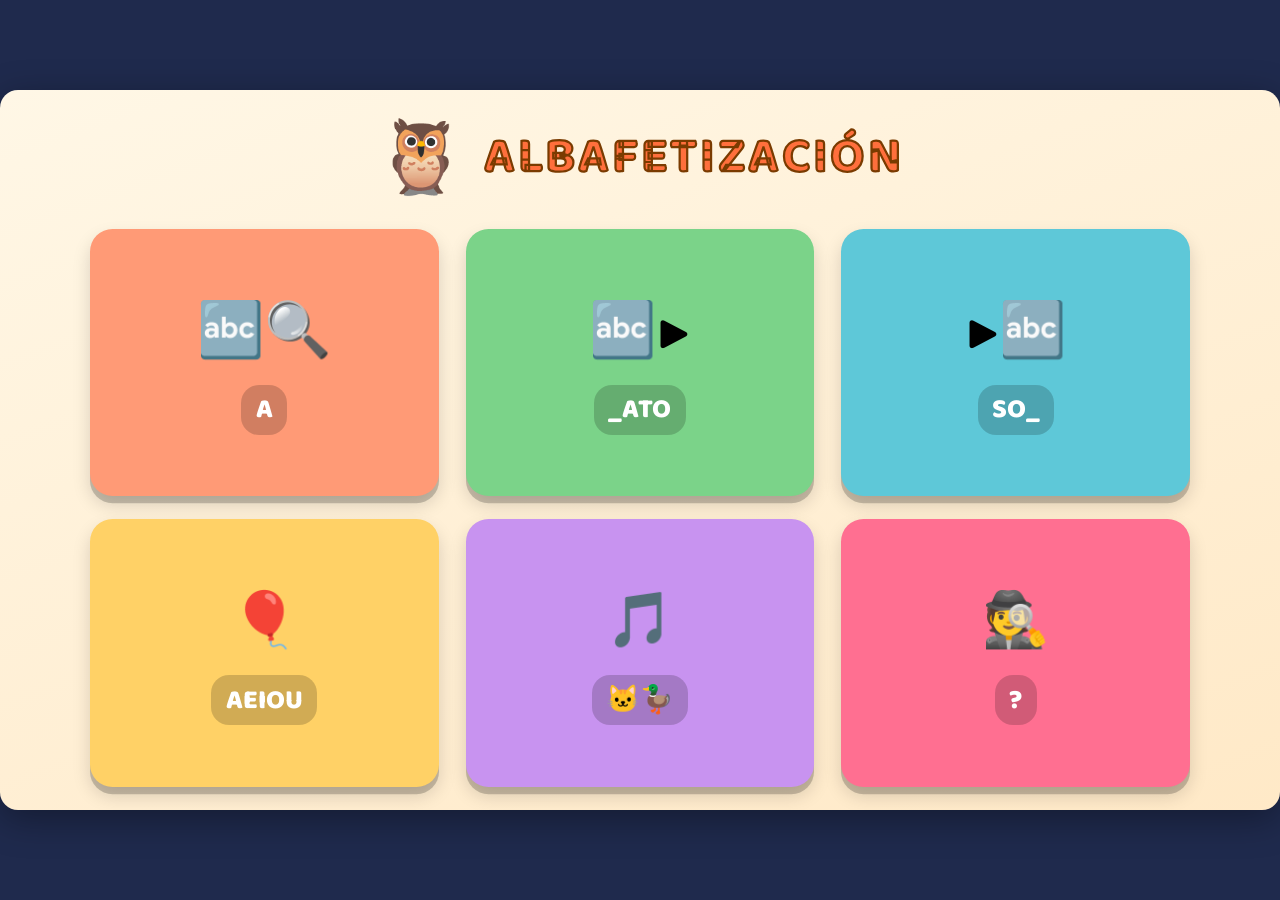
==== alfabetizacion/index.html @ f5153165 "Add files via upload" ====
<!DOCTYPE html>
<html lang="es">
<head>
<meta charset="UTF-8">
<meta name="viewport" content="width=device-width, initial-scale=1.0, maximum-scale=1.0, user-scalable=no">
<title>Albafetización</title>
<link rel="preconnect" href="https://fonts.googleapis.com">
<link href="https://fonts.googleapis.com/css2?family=Baloo+2:wght@500;700;800&family=Nunito:wght@600;700;800;900&display=swap" rel="stylesheet">
<link rel="stylesheet" href="style.css">
</head>
<body>

<div id="stage-wrapper">
  <div id="stage">

    <!-- ===================== MENÚ ===================== -->
    <section id="screen-menu" class="screen visible">
      <div class="menu-header">
        <div class="mascot">🦉</div>
        <h1 class="app-title">ALBAFETIZACIÓN</h1>
      </div>
      <div class="menu-grid">
        <button class="menu-card card-1" data-activity="letra">
          <span class="menu-icon">🔤🔍</span>
          <span class="menu-badge">A</span>
        </button>
        <button class="menu-card card-2" data-activity="inicial">
          <span class="menu-icon">🔤▶️</span>
          <span class="menu-badge">_ATO</span>
        </button>
        <button class="menu-card card-3" data-activity="final">
          <span class="menu-icon">▶️🔤</span>
          <span class="menu-badge">SO_</span>
        </button>
        <button class="menu-card card-4" data-activity="vocales">
          <span class="menu-icon">🎈</span>
          <span class="menu-badge">AEIOU</span>
        </button>
        <button class="menu-card card-5" data-activity="rimas">
          <span class="menu-icon">🎵</span>
          <span class="menu-badge">🐱🦆</span>
        </button>
        <button class="menu-card card-6" data-activity="intruso">
          <span class="menu-icon">🕵️</span>
          <span class="menu-badge">?</span>
        </button>
      </div>
    </section>

    <!-- ===================== ACTIVIDAD ===================== -->
    <section id="screen-activity" class="screen">
      <div class="activity-topbar">
        <button id="btn-back" class="btn-round btn-back">🏠</button>
        <div id="progress-dots" class="progress-dots"></div>
        <div class="star-counter">⭐<span id="star-count">0</span></div>
      </div>
      <div id="exercise-content" class="exercise-content"></div>
      <div id="feedback-layer" class="feedback-layer"></div>
    </section>

    <!-- ===================== FINAL ===================== -->
    <section id="screen-complete" class="screen">
      <div class="complete-box">
        <div id="medal-icon" class="medal-icon">🏆</div>
        <div class="complete-stars">⭐ <span id="final-star-count">0</span> / <span id="final-star-total">10</span></div>
        <div class="complete-buttons">
          <button id="btn-retry" class="btn-round btn-big">🔁</button>
          <button id="btn-menu" class="btn-round btn-big">🏠</button>
        </div>
      </div>
      <div id="confetti-layer" class="confetti-layer"></div>
    </section>

  </div>
</div>

<script src="script.js"></script>
</body>
</html>
---- alfabetizacion/style.css ----
* { margin:0; padding:0; box-sizing:border-box; -webkit-tap-highlight-color:transparent; user-select:none; }

html, body {
  width:100%; height:100%; overflow:hidden;
  font-family:'Nunito', sans-serif;
  background:#1f2a4d;
}

#stage-wrapper {
  width:100vw; height:100vh;
  display:flex; align-items:center; justify-content:center;
  background:#1f2a4d;
}

#stage {
  position:relative;
  background:linear-gradient(160deg,#fff7e6,#ffe9c7);
  border-radius:2vh;
  box-shadow:0 1vh 4vh rgba(0,0,0,0.35);
  overflow:hidden;
}

.screen {
  position:absolute; inset:0;
  display:none;
  flex-direction:column;
  align-items:center; justify-content:center;
}
.screen.visible { display:flex; }

/* ===================== MENÚ ===================== */
#screen-menu { justify-content:flex-start; padding-top:2vh; }

.menu-header { display:flex; align-items:center; justify-content:center; gap:2vh; margin-bottom:2.5vh; }
.mascot { font-size:8vh; animation:bob 2.4s ease-in-out infinite; }
.app-title {
  font-family:'Baloo 2', cursive;
  font-size:5.5vh;
  color:#ff6f3c;
  -webkit-text-stroke:0.25vh #7a3b00;
  letter-spacing:0.3vh;
}
@keyframes bob { 0%,100%{transform:translateY(0) rotate(-4deg);} 50%{transform:translateY(-1.2vh) rotate(4deg);} }

.menu-grid {
  display:grid;
  grid-template-columns:repeat(3, 1fr);
  grid-template-rows:repeat(2, 1fr);
  gap:2.5vh 3vh;
  width:86%;
  height:62vh;
}

.menu-card {
  border:none; border-radius:2.5vh;
  display:flex; flex-direction:column; align-items:center; justify-content:center;
  gap:1vh;
  cursor:pointer;
  box-shadow:0 0.8vh 0 rgba(0,0,0,0.2), 0 1vh 2vh rgba(0,0,0,0.15);
  transition:transform .12s ease;
  font-family:'Baloo 2', cursive;
}
.menu-card:active { transform:translateY(0.6vh) scale(0.97); box-shadow:0 0.2vh 0 rgba(0,0,0,0.2); }
.menu-icon { font-size:6vh; }
.menu-badge {
  font-size:3vh; font-weight:800; color:#fff;
  background:rgba(0,0,0,0.18); padding:0.4vh 1.6vh; border-radius:2vh;
}

.card-1 { background:#ff9a76; }
.card-2 { background:#7bd389; }
.card-3 { background:#5ec8d8; }
.card-4 { background:#ffd166; }
.card-5 { background:#c893f0; }
.card-6 { background:#ff6f91; }

/* ===================== ACTIVIDAD (barra superior) ===================== */
.activity-topbar {
  position:absolute; top:0; left:0; right:0;
  height:9vh;
  display:flex; align-items:center; justify-content:space-between;
  padding:0 3vh;
}

.btn-round {
  border:none; border-radius:50%;
  width:7vh; height:7vh;
  font-size:3.4vh;
  display:flex; align-items:center; justify-content:center;
  background:#fff; box-shadow:0 0.6vh 0 rgba(0,0,0,0.2);
  cursor:pointer;
}
.btn-round:active { transform:translateY(0.4vh); box-shadow:none; }

.progress-dots { display:flex; gap:1.2vh; }
.dot { width:2vh; height:2vh; border-radius:50%; background:#e0d7c8; transition:background .2s, transform .2s; }
.dot.done { background:#ffb703; }
.dot.current { background:#ff6f3c; transform:scale(1.3); }

.star-counter {
  font-size:3.4vh; font-weight:800; color:#ff9500;
  display:flex; align-items:center; gap:0.6vh;
  font-family:'Baloo 2', cursive;
}

/* ===================== CONTENIDO EJERCICIO ===================== */
.exercise-content {
  margin-top:9vh;
  width:100%; height:calc(100% - 9vh);
  display:flex; flex-direction:column; align-items:center; justify-content:center;
  gap:3.5vh;
}

/* --- indicador de posición (word-shape) --- */
.word-shape { display:flex; gap:1.2vh; }
.wshape-box {
  width:4.2vh; height:4.2vh; border-radius:1vh;
  background:#e6ddcb; border:0.3vh solid #d8cbb0;
}
.wshape-box.hi { background:#ff9500; border-color:#c96e00; }

.prompt-row { display:flex; align-items:center; gap:2.5vh; }
.prompt-letter {
  font-family:'Baloo 2', cursive;
  font-size:10vh; color:#3a3a3a;
  background:#fff; border-radius:2vh; padding:0 3vh;
  box-shadow:0 0.6vh 0 rgba(0,0,0,0.12);
}
.prompt-emoji { font-size:11vh; filter:drop-shadow(0 0.6vh 0.2vh rgba(0,0,0,0.2)); }

/* --- opciones tipo imagen --- */
.options-row { display:flex; gap:3.5vh; }
.opt-emoji-btn {
  width:15vh; height:15vh; border-radius:2.5vh;
  background:#fff; border:0.4vh solid #f0e6d2;
  font-size:8vh;
  display:flex; align-items:center; justify-content:center;
  box-shadow:0 0.7vh 0 rgba(0,0,0,0.15);
  cursor:pointer;
}
.opt-emoji-btn:active { transform:translateY(0.4vh); }
.opt-emoji-btn.wrong-disabled { opacity:0.25; pointer-events:none; filter:grayscale(1); }

/* --- palabra con espacio en blanco (letras) --- */
.word-boxes { display:flex; gap:1vh; }
.letter-box {
  width:7vh; height:9vh; border-radius:1.2vh;
  background:#fff; box-shadow:0 0.5vh 0 rgba(0,0,0,0.12);
  display:flex; align-items:center; justify-content:center;
  font-family:'Baloo 2', cursive; font-size:5.5vh; color:#3a3a3a;
}
.letter-box.blank { background:repeating-linear-gradient(45deg,#ffe1b3,#ffe1b3 6px,#ffd18f 6px,#ffd18f 12px); color:transparent; }

.options-row.letters { gap:2.5vh; }
.opt-letter-btn {
  width:11vh; height:11vh; border-radius:2vh;
  background:#fff; border:0.4vh solid #f0e6d2;
  font-family:'Baloo 2', cursive; font-size:5.5vh; color:#3a3a3a;
  box-shadow:0 0.7vh 0 rgba(0,0,0,0.15);
  cursor:pointer;
}
.opt-letter-btn:active { transform:translateY(0.4vh); }
.opt-letter-btn.wrong-disabled { opacity:0.25; pointer-events:none; }

/* --- intruso --- */
.intruso-row { display:flex; gap:3vh; }
.intruso-item {
  width:14vh; height:14vh; border-radius:2.5vh;
  background:#fff; border:0.4vh solid #f0e6d2;
  display:flex; align-items:center; justify-content:center;
  font-size:7vh; font-family:'Baloo 2', cursive; color:#3a3a3a;
  box-shadow:0 0.7vh 0 rgba(0,0,0,0.15);
  cursor:pointer;
}
.intruso-item:active { transform:translateY(0.4vh); }
.intruso-item.wrong-disabled { opacity:0.25; pointer-events:none; }

/* ===================== FEEDBACK ===================== */
.feedback-layer {
  position:absolute; inset:0;
  display:flex; align-items:center; justify-content:center;
  pointer-events:none;
  opacity:0; transition:opacity .15s;
}
.feedback-layer.show { opacity:1; }
.feedback-icon { font-size:22vh; animation:pop .5s ease; filter:drop-shadow(0 1vh 1vh rgba(0,0,0,0.25)); }
@keyframes pop { 0%{transform:scale(0.3) rotate(-15deg);} 60%{transform:scale(1.2) rotate(8deg);} 100%{transform:scale(1) rotate(0);} }

/* ===================== FINAL ===================== */
#screen-complete { background:linear-gradient(160deg,#fff2d6,#ffdca8); }
.complete-box { display:flex; flex-direction:column; align-items:center; gap:2.5vh; z-index:2; }
.medal-icon { font-size:24vh; animation:pop .6s ease; }
.complete-stars { font-family:'Baloo 2', cursive; font-size:6vh; color:#ff9500; }
.complete-buttons { display:flex; gap:3vh; margin-top:1vh; }
.btn-big { width:10vh; height:10vh; font-size:4.5vh; }

.confetti-layer { position:absolute; inset:0; overflow:hidden; pointer-events:none; }
.confetti-piece { position:absolute; top:-5vh; font-size:3.5vh; animation:fall linear forwards; }
@keyframes fall { to { transform:translateY(115vh) rotate(360deg); } }
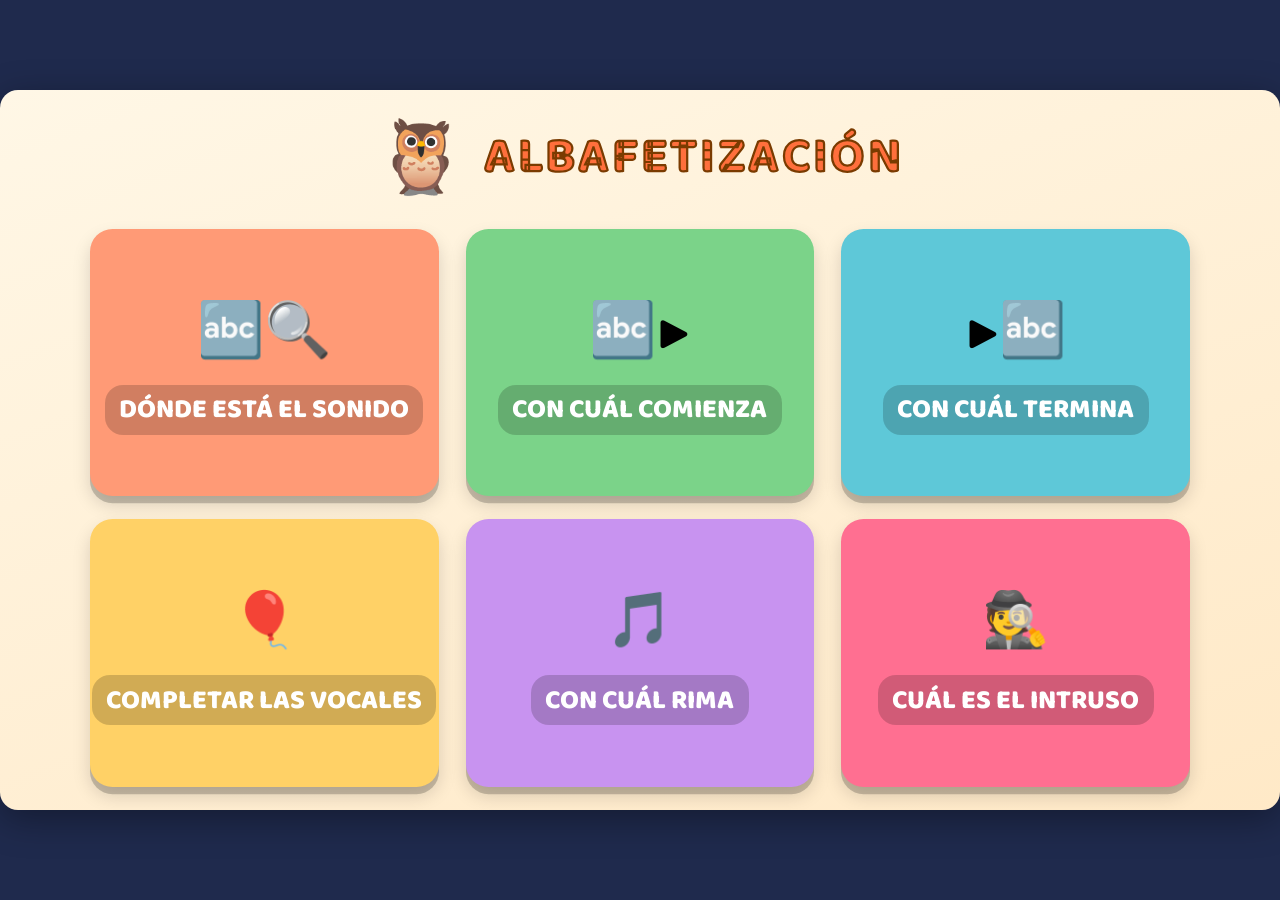
==== commit aa1e2c6b: "Add files via upload" ====
--- a/alfabetizacion/index.html
+++ b/alfabetizacion/index.html
@@ -22,27 +22,27 @@
       <div class="menu-grid">
         <button class="menu-card card-1" data-activity="letra">
           <span class="menu-icon">🔤🔍</span>
-          <span class="menu-badge">A</span>
+          <span class="menu-badge">DÓNDE ESTÁ EL SONIDO</span>
         </button>
         <button class="menu-card card-2" data-activity="inicial">
           <span class="menu-icon">🔤▶️</span>
-          <span class="menu-badge">_ATO</span>
+          <span class="menu-badge">CON CUÁL COMIENZA</span>
         </button>
         <button class="menu-card card-3" data-activity="final">
           <span class="menu-icon">▶️🔤</span>
-          <span class="menu-badge">SO_</span>
+          <span class="menu-badge">CON CUÁL TERMINA</span>
         </button>
         <button class="menu-card card-4" data-activity="vocales">
           <span class="menu-icon">🎈</span>
-          <span class="menu-badge">AEIOU</span>
+          <span class="menu-badge">COMPLETAR LAS VOCALES</span>
         </button>
         <button class="menu-card card-5" data-activity="rimas">
           <span class="menu-icon">🎵</span>
-          <span class="menu-badge">🐱🦆</span>
+          <span class="menu-badge">CON CUÁL RIMA</span>
         </button>
         <button class="menu-card card-6" data-activity="intruso">
           <span class="menu-icon">🕵️</span>
-          <span class="menu-badge">?</span>
+          <span class="menu-badge">CUÁL ES EL INTRUSO</span>
         </button>
       </div>
     </section>
